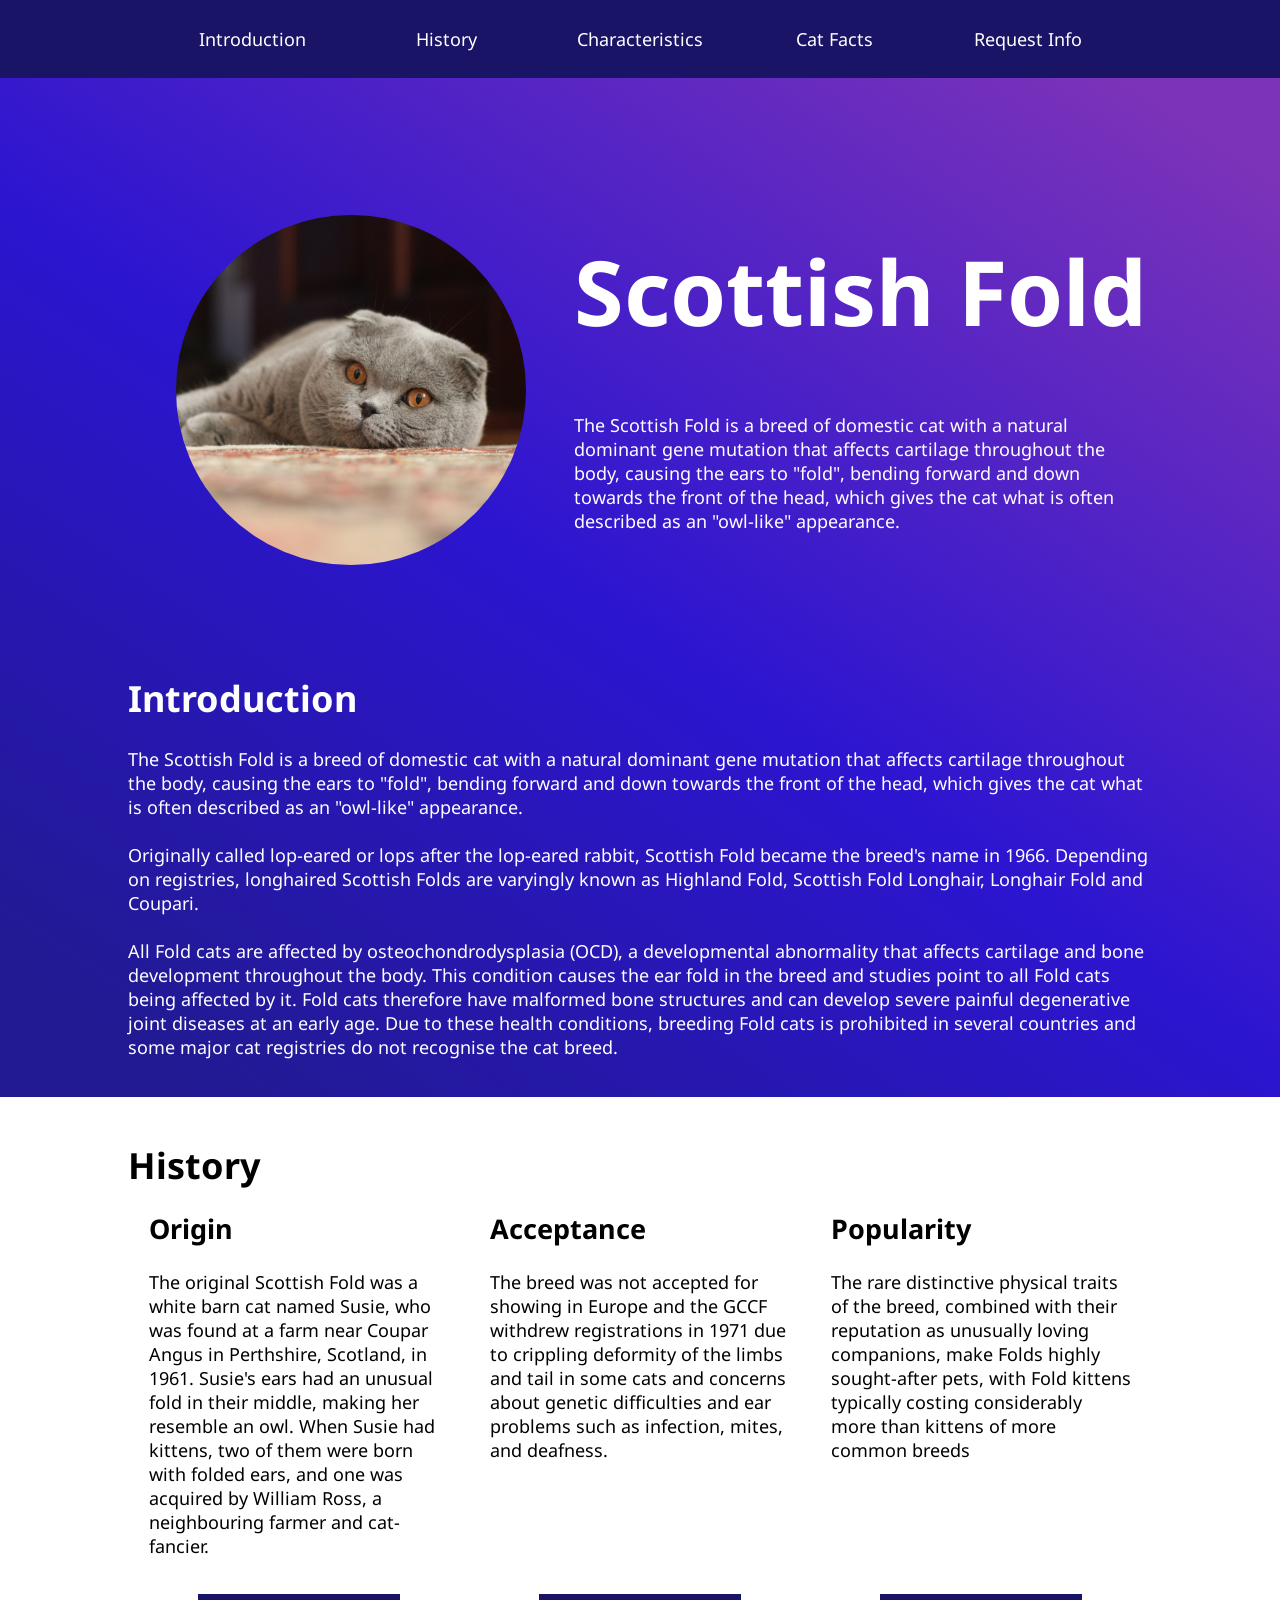
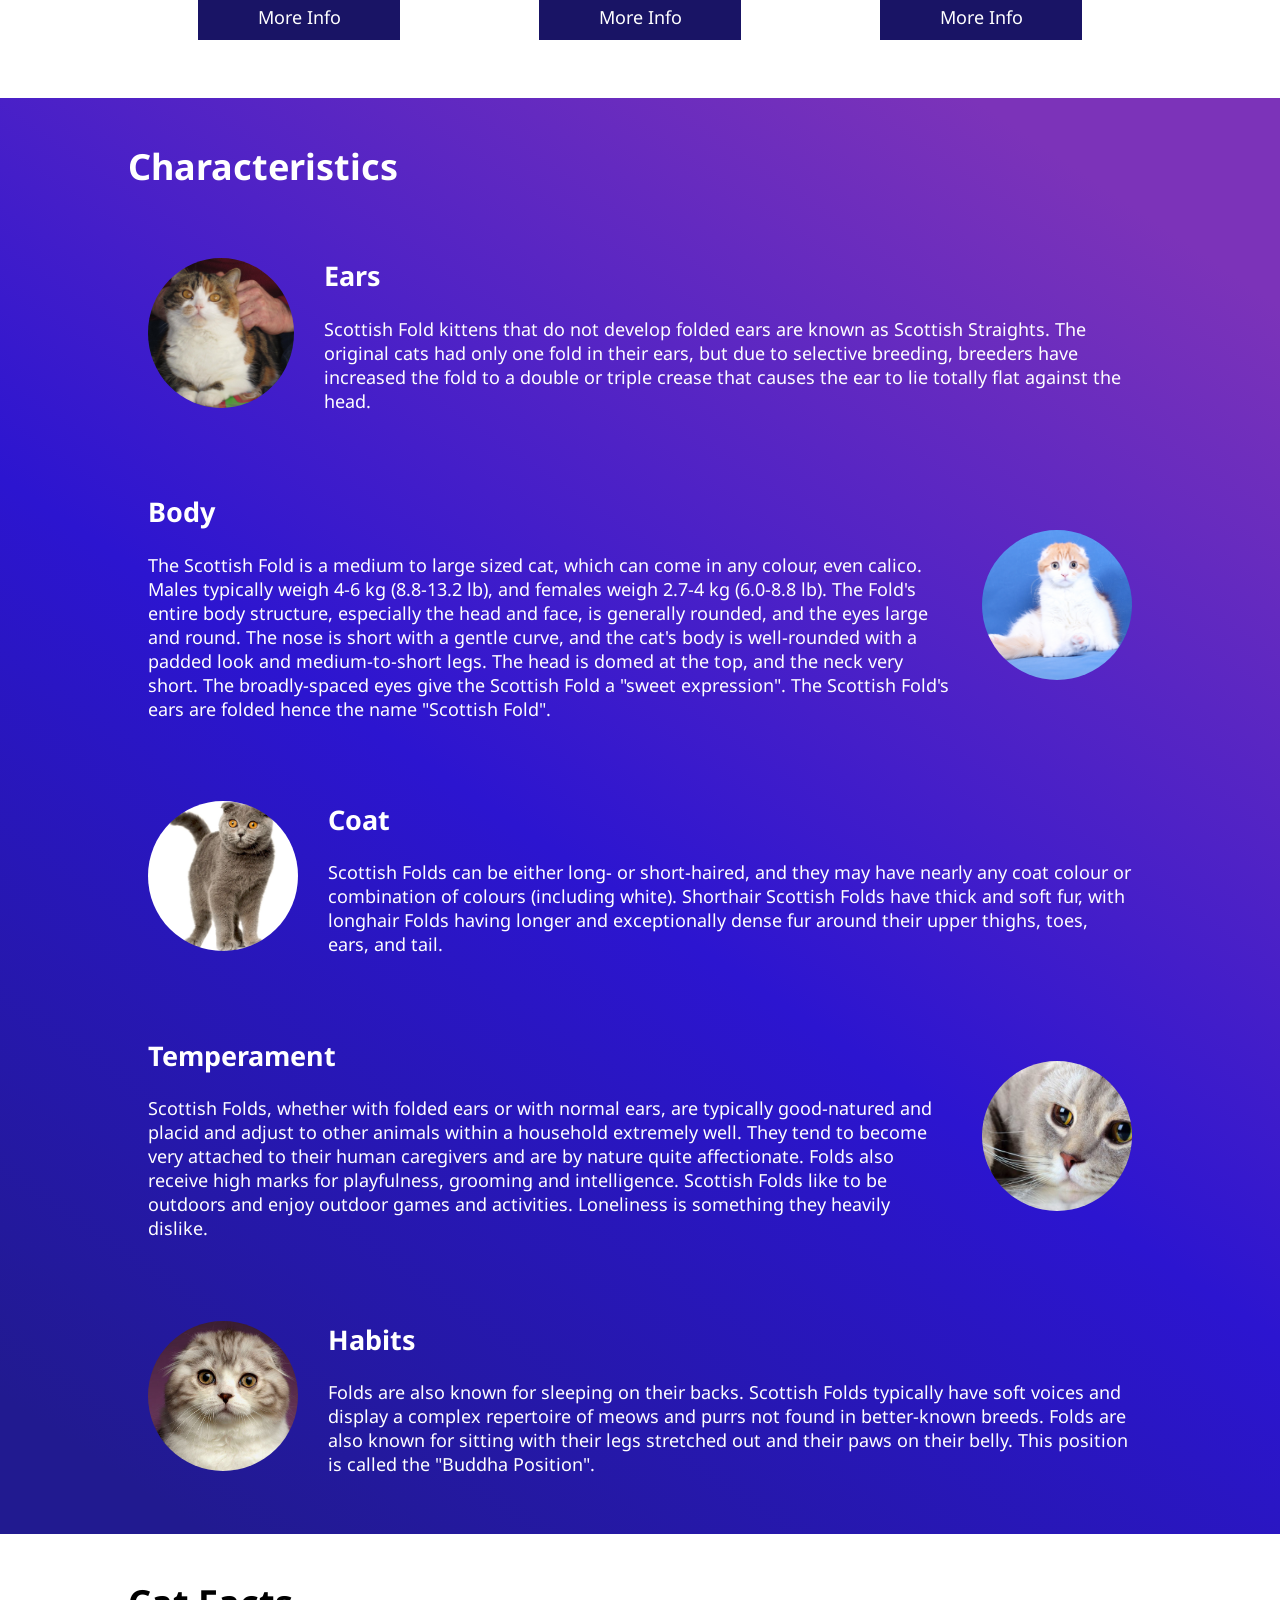
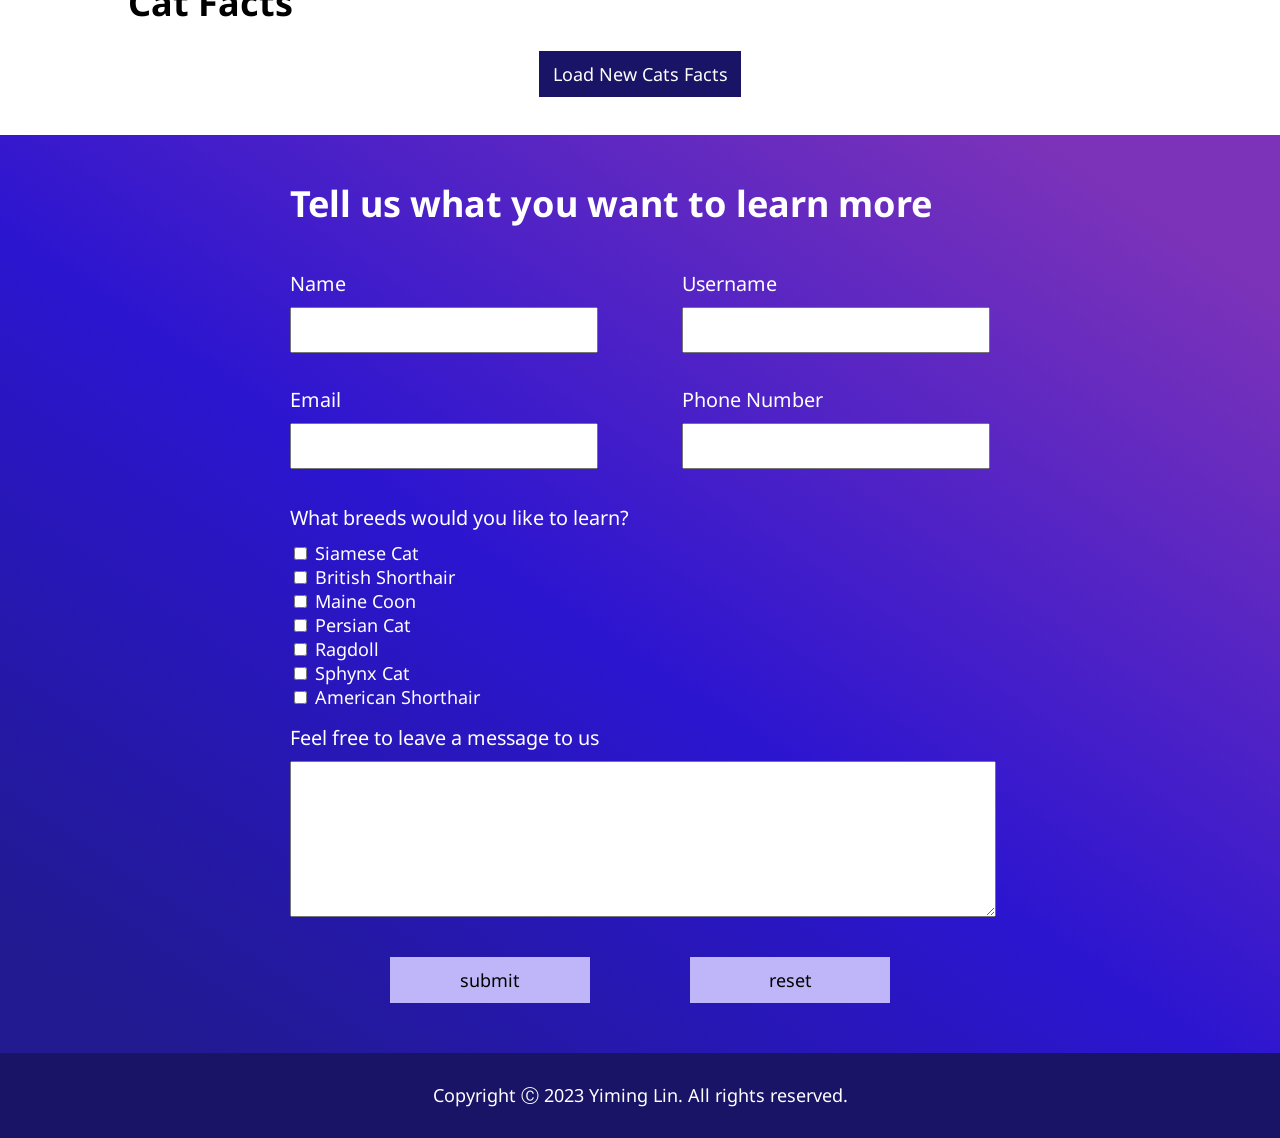
==== 10-debugging/sample-website/index.html @ 5d734f98 "Merge branch 'main' of github.com:caterinasworld/webdev-lab-notebook" ====
<!doctype html>
<html lang="en">
  <head>
    <meta charset="UTF-8" />
    <meta name="viewport" content="width=device-width, initial-scale=1.0" />
    <link rel="preconnect" href="https://fonts.googleapis.com" />
    <link rel="preconnect" href="https://fonts.gstatic.com" crossorigin />
    <link
      rel="stylesheet"
      href="https://cdnjs.cloudflare.com/ajax/libs/font-awesome/6.4.2/css/all.min.css"
      integrity="sha512-z3gLpd7yknf1YoNbCzqRKc4qyor8gaKU1qmn+CShxbuBusANI9QpRohGBreCFkKxLhei6S9CQXFEbbKuqLg0DA=="
      crossorigin="anonymous"
      referrerpolicy="no-referrer"
    />
    <link
      href="https://fonts.googleapis.com/css2?family=Lora&family=Noto+Sans:ital,wght@0,300;0,500;1,200;1,400&family=Poppins:wght@100;200;300;400&family=Raleway:wght@100;200;300&display=swap"
      rel="stylesheet"
    />
    <link rel="stylesheet" type="text/css" href="styles.css" />
    <title>Scottish Fold</title>
    <script defer src="index.js"></script>
  </head>
  <body>
    <header>
      <nav class="navbar large-screen-navbar">
        <ul class="nav-list">
          <li class="nav-list-item">
            <a href="#Introduction" class="nav-link hover-transition"
              >Introduction</a
            >
          </li>
          <li class="nav-list-item">
            <a href="#History" class="nav-link hover-transition">History</a>
          </li>
          <li class="nav-list-item">
            <a href="#Characteristics" class="nav-link hover-transition"
              >Characteristics</a
            >
          </li>
          <li class="nav-list-item">
            <a href="#CatFacts" class="nav-link hover-transition">Cat Facts</a>
          </li>
          <li class="nav-list-item">
            <a href="#RequestInfo" class="nav-link hover-transition"
              >Request Info</a
            >
          </li>
        </ul>
      </nav>
      <nav class="navbar small-screen-navbar">
        <input
          type="checkbox"
          class="navbar-toggle-trigger"
          id="navbar-toggle-trigger"
        />
        <label
          for="navbar-toggle-trigger"
          id="navbar-toggle-expand-button"
          class="navbar-circular-icon-button"
          aria-label="open navbar list"
        >
          <i class="fa-solid fa-bars"></i>
        </label>
        <div
          id="small-screen-navbar-element-container"
          class="small-screen-navbar-element-container"
        >
          <ul class="nav-list">
            <li class="nav-list-item">
              <a href="#Introduction" class="nav-link hover-transition"
                >Introduction</a
              >
            </li>
            <li class="nav-list-item">
              <a href="#History" class="nav-link hover-transition">History</a>
            </li>
            <li class="nav-list-item">
              <a href="#Characteristics" class="nav-link hover-transition"
                >Characteristics</a
              >
            </li>
            <li class="nav-list-item">
              <a href="#CatFacts" class="nav-link hover-transition"
                >Cat Facts</a
              >
            </li>
            <li class="nav-list-item">
              <a href="#RequestInfo" class="nav-link hover-transition"
                >Request Info</a
              >
            </li>
          </ul>
        </div>
      </nav>
    </header>

    <div class="dark-background-container section-below-navbar">
      <div
        class="space-evenly-distributed-row-container vertically-stacked-mid-screen-container content-container"
      >
        <div class="landing-image"></div>
        <div class="landing-text-container">
          <h1 class="heading-1">Scottish Fold</h1>
          <p>
            The Scottish Fold is a breed of domestic cat with a natural dominant
            gene mutation that affects cartilage throughout the body, causing
            the ears to "fold", bending forward and down towards the front of
            the head, which gives the cat what is often described as an
            "owl-like" appearance.
          </p>
        </div>
      </div>
      <div id="Introduction" class="content-container">
        <h1>Introduction</h1>
        <p>
          The Scottish Fold is a breed of domestic cat with a natural dominant
          gene mutation that affects cartilage throughout the body, causing the
          ears to "fold", bending forward and down towards the front of the
          head, which gives the cat what is often described as an "owl-like"
          appearance.
          <br />
          <br />
          Originally called lop-eared or lops after the lop-eared rabbit,
          Scottish Fold became the breed's name in 1966. Depending on
          registries, longhaired Scottish Folds are varyingly known as Highland
          Fold, Scottish Fold Longhair, Longhair Fold and Coupari.
          <br />
          <br />
          All Fold cats are affected by osteochondrodysplasia (OCD), a
          developmental abnormality that affects cartilage and bone development
          throughout the body. This condition causes the ear fold in the breed
          and studies point to all Fold cats being affected by it. Fold cats
          therefore have malformed bone structures and can develop severe
          painful degenerative joint diseases at an early age. Due to these
          health conditions, breeding Fold cats is prohibited in several
          countries and some major cat registries do not recognise the cat
          breed.
        </p>
      </div>
    </div>

    <div id="History" class="content-container">
      <h1 class="clear-margin-bottom">History</h1>
      <div
        class="space-evenly-distributed-row-container vertically-stacked-mid-screen-container"
      >
        <div class="card">
          <div>
            <h2 class="clear-margin-top">Origin</h2>
            <p>
              The original Scottish Fold was a white barn cat named Susie, who
              was found at a farm near Coupar Angus in Perthshire, Scotland, in
              1961. Susie's ears had an unusual fold in their middle, making her
              resemble an owl. When Susie had kittens, two of them were born
              with folded ears, and one was acquired by William Ross, a
              neighbouring farmer and cat-fancier.
            </p>
          </div>
          <a class="more-info-button">More Info</a>
        </div>
        <div class="popup-section-container">
          <div class="popup-section">
            <div class="space-between-distributed-row-container">
              <h3>Origin</h3>
              <button class="close-popup-button">
                <i class="fa-solid fa-xmark"></i>
              </button>
            </div>
            <p>
              The original Scottish Fold was a white barn cat named Susie, who
              was found at a farm near Coupar Angus in Perthshire, Scotland, in
              1961. Susie's ears had an unusual fold in their middle, making her
              resemble an owl. When Susie had kittens, two of them were born
              with folded ears, and one was acquired by William Ross, a
              neighbouring farmer and cat-fancier. Ross registered the breed
              with the Governing Council of the Cat Fancy (GCCF) in the United
              Kingdom in 1966 and started to breed Scottish Fold kittens with
              the help of geneticist Pat Turner. The breeding programme produced
              76 kittens in the first three years - 42 with folded ears and 34
              with straight ears. The conclusion from this was that the ear
              mutation is due to a simple dominant gene.
              <br />
              Susie's only reproducing offspring was a female Fold named Snooks
              who was also white; a second kitten was neutered shortly after
              birth. Three months after Snooks' birth, Susie was killed by a
              car. All Scottish Fold cats share a common ancestry to Susie.
            </p>
          </div>
        </div>

        <div class="card">
          <div>
            <h2 class="clear-margin-top">Acceptance</h2>
            <p>
              The breed was not accepted for showing in Europe and the GCCF
              withdrew registrations in 1971 due to crippling deformity of the
              limbs and tail in some cats and concerns about genetic
              difficulties and ear problems such as infection, mites, and
              deafness.
            </p>
          </div>
          <a class="more-info-button">More Info</a>
        </div>
        <div class="popup-section-container">
          <div class="popup-section">
            <div class="space-between-distributed-row-container">
              <h3>Acceptance</h3>
              <button class="close-popup-button">
                <i class="fa-solid fa-xmark"></i>
              </button>
            </div>
            <p>
              The breed was not accepted for showing in Europe and the GCCF
              withdrew registrations in 1971 due to crippling deformity of the
              limbs and tail in some cats and concerns about genetic
              difficulties and ear problems such as infection, mites, and
              deafness, but the Folds were exported to America and the breed
              continued to be established using crosses with British Shorthairs
              and American Shorthairs. Since the initial concerns were brought,
              the Fold breed has not had the mite and infection problems, though
              wax buildup in the ears may be greater than in other cats. The
              concerns about deformities may have been caused by
              osteochondrodysplasia, which causes abnormalities in bone and
              cartilage throughout the body.
            </p>
          </div>
        </div>

        <div class="card">
          <div>
            <h2 class="clear-margin-top">Popularity</h2>
            <p>
              The rare distinctive physical traits of the breed, combined with
              their reputation as unusually loving companions, make Folds highly
              sought-after pets, with Fold kittens typically costing
              considerably more than kittens of more common breeds
            </p>
          </div>
          <a class="more-info-button">More Info</a>
        </div>
        <div class="popup-section-container">
          <div class="popup-section">
            <div class="space-between-distributed-row-container">
              <h3>Popularity</h3>
              <button
                class="close-popup-button"
                aria-label="close popup window"
                title="close popup window"
              >
                <i class="fa-solid fa-xmark"></i>
              </button>
            </div>
            <p>
              The rare distinctive physical traits of the breed, combined with
              their reputation as unusually loving companions, make Folds highly
              sought-after pets, with Fold kittens typically costing
              considerably more than kittens of more common breeds. Scottish
              folds are also popular among celebrities, one of them being
              American singer Taylor Swift, who owns two Scottish fold cats
              named Meredith Grey (the titular character of the medical drama
              series Grey's Anatomy), and Olivia Benson (the protagonist of the
              police drama series Law & Order: Special Victims Unit).
            </p>
          </div>
        </div>
      </div>
    </div>

    <div class="dark-background-container">
      <div id="Characteristics" class="content-container">
        <h1>Characteristics</h1>
        <div class="space-between-distributed-row-container content-container">
          <img
            alt="A scottish fold kitten whose ears are hold by a pair of hands"
            class="characteristics-image"
            src="./images/Straight-eared_Scottish_Fold.jpg"
          />
          <div class="characteristics-text-margin-left">
            <h2>Ears</h2>
            <p>
              Scottish Fold kittens that do not develop folded ears are known as
              Scottish Straights. The original cats had only one fold in their
              ears, but due to selective breeding, breeders have increased the
              fold to a double or triple crease that causes the ear to lie
              totally flat against the head.
            </p>
          </div>
        </div>
        <div class="space-between-distributed-row-container content-container">
          <div class="characteristics-text-margin-right">
            <h2>Body</h2>
            <p>
              The Scottish Fold is a medium to large sized cat, which can come
              in any colour, even calico. Males typically weigh 4-6 kg (8.8-13.2
              lb), and females weigh 2.7-4 kg (6.0-8.8 lb). The Fold's entire
              body structure, especially the head and face, is generally
              rounded, and the eyes large and round. The nose is short with a
              gentle curve, and the cat's body is well-rounded with a padded
              look and medium-to-short legs. The head is domed at the top, and
              the neck very short. The broadly-spaced eyes give the Scottish
              Fold a "sweet expression". The Scottish Fold's ears are folded
              hence the name "Scottish Fold".
            </p>
          </div>
          <img
            alt="A scottish fold kitten with white body and yellowish forehead"
            class="characteristics-image"
            src="./images/Rumfold_Red_Bull.png"
          />
        </div>
        <div class="space-between-distributed-row-container content-container">
          <img
            alt="A walking scottish fold kitten with grayish body and orange eyeballs"
            class="characteristics-image"
            src="./images/scottish-fold-2.jpg"
          />
          <div class="characteristics-text-margin-left">
            <h2>Coat</h2>
            <p>
              Scottish Folds can be either long- or short-haired, and they may
              have nearly any coat colour or combination of colours (including
              white). Shorthair Scottish Folds have thick and soft fur, with
              longhair Folds having longer and exceptionally dense fur around
              their upper thighs, toes, ears, and tail.
            </p>
          </div>
        </div>
        <div class="space-between-distributed-row-container content-container">
          <div class="characteristics-text-margin-right">
            <h2>Temperament</h2>
            <p>
              Scottish Folds, whether with folded ears or with normal ears, are
              typically good-natured and placid and adjust to other animals
              within a household extremely well. They tend to become very
              attached to their human caregivers and are by nature quite
              affectionate. Folds also receive high marks for playfulness,
              grooming and intelligence. Scottish Folds like to be outdoors and
              enjoy outdoor games and activities. Loneliness is something they
              heavily dislike.
            </p>
          </div>
          <img
            alt="The headshot of a scottish fold kitten with grayish skin looking to the side"
            class="characteristics-image"
            src="./images/scottish-fold-1.jpeg"
          />
        </div>
        <div class="space-between-distributed-row-container content-container">
          <img
            alt="The headshot of a scottish fold kitten looking straight ahead"
            class="characteristics-image"
            src="./images/scottish-fold-3.jpg"
          />
          <div class="characteristics-text-margin-left">
            <h2>Habits</h2>
            <p>
              Folds are also known for sleeping on their backs. Scottish Folds
              typically have soft voices and display a complex repertoire of
              meows and purrs not found in better-known breeds. Folds are also
              known for sitting with their legs stretched out and their paws on
              their belly. This position is called the "Buddha Position".
            </p>
          </div>
        </div>
      </div>
    </div>

    <div id="CatFacts" class="content-container">
      <h1>Cat Facts</h1>
      <div class="loading-container"></div>
      <div id="cat-facts-list"></div>
      <a class="reload-cat-facts">Load New Cats Facts</a>
    </div>

    <div class="dark-background-container">
      <form id="RequestInfo" class="content-container form">
        <h1>Tell us what you want to learn more</h1>
        <div
          class="space-between-distributed-row-container vertically-stacked-sm-screen-container"
        >
          <p class="label-input-group form-element-container">
            <span class="form-label">Name</span>
            <input
              aria-label="name"
              class="form-input-box"
              type="text"
              id="name"
              name="name"
            />
          </p>
          <p class="label-input-group form-element-container">
            <span class="form-label">Username</span>
            <input
              aria-label="username"
              class="form-input-box"
              type="text"
              id="username"
              name="username"
            />
          </p>
        </div>
        <div
          class="space-between-distributed-row-container vertically-stacked-sm-screen-container"
        >
          <p class="label-input-group form-element-container">
            <span class="form-label">Email</span>
            <input
              aria-label="email"
              class="form-input-box"
              type="email"
              id="email"
              name="email"
            />
          </p>
          <p class="label-input-group form-element-container">
            <span class="form-label">Phone Number</span>
            <input
              aria-label="phone"
              class="form-input-box"
              type="tel"
              id="phone-number"
              name="phone-number"
            />
          </p>
        </div>
        <div class="form-fieldset form-element-container">
          <p class="form-label">What breeds would you like to learn?</p>
          <div>
            <input type="checkbox" id="siamese" name="breed1" value="siamese" />
            <label for="siamese">Siamese Cat</label>
          </div>
          <div>
            <input
              type="checkbox"
              id="british-shorthair"
              name="breed2"
              value="british-shorthair"
            />
            <label for="british-shorthair">British Shorthair</label>
          </div>
          <div>
            <input
              type="checkbox"
              id="maine-coon"
              name="breed3"
              value="maine-coon"
            />
            <label for="maine-coon">Maine Coon</label>
          </div>
          <div>
            <input
              type="checkbox"
              id="persian-cat"
              name="breed4"
              value="persian-cat"
            />
            <label for="persian-cat">Persian Cat</label>
          </div>
          <div>
            <input type="checkbox" id="ragdoll" name="breed5" value="ragdoll" />
            <label for="ragdoll">Ragdoll</label>
          </div>
          <div>
            <input
              type="checkbox"
              id="sphynx-cat"
              name="breed6"
              value="sphynx-cat"
            />
            <label for="sphynx-cat">Sphynx Cat</label>
          </div>
          <div>
            <input
              type="checkbox"
              id="american-shorthair"
              name="breed"
              value="american-shorthair"
            />
            <label for="american-shorthair">American Shorthair</label>
          </div>
        </div>
        <label class="form-label" for="message"
          >Feel free to leave a message to us</label
        >
        <textarea
          class="form-textarea form-element-container"
          name="message"
          id="message"
          cols="30"
          rows="10"
        ></textarea>
      </form>
      <div
        class="form space-evenly-distributed-row-container form-buttons-container"
      >
        <input class="form-button" type="submit" value="submit" />
        <input class="form-button" type="reset" value="reset" />
      </div>
    </div>

    <footer class="footer">
      Copyright Ⓒ 2023 Yiming Lin. All rights reserved.
    </footer>
  </body>
</html>
---- 10-debugging/sample-website/styles.css ----
:root {
  --darker-blue: rgb(25, 20, 101, 1);
  --darker-blue-transpaent: rgb(25, 20, 101, 0.7);
  --dark-blue: rgba(33, 26, 144, 1);
  --blue: rgba(44, 21, 208, 1);
  --light-blue: rgb(190, 182, 249);
  --purple: rgba(124, 51, 185, 1);
  --white: rgb(255, 255, 255);
  --transparent: rgba(0, 0, 0, 0);
  --light-gray: rgb(226, 226, 226);
  --darker-blue-even-transpaent: rgb(25, 20, 101, 0.2);
}

html {
  box-sizing: border-box;
  font-size: 18px;
  font-family: 'Noto Sans', sans-serif;
  scroll-padding-top: 60px;
}

body {
  margin: 0;
  padding: 0;
}

.dark-background-container {
  background: var(--dark-blue);
  background: linear-gradient(
    34deg,
    var(--dark-blue) 6%,
    var(--blue) 46%,
    var(--purple) 91%
  );
  color: var(--white);
}

.content-container {
  padding: 20px;
  max-width: 1024px;
  margin: auto;
}

.space-evenly-distributed-row-container {
  display: flex;
  justify-content: space-evenly;
}

.space-between-distributed-row-container {
  display: flex;
  justify-content: space-between;
}

.display-none {
  display: none;
}

.more-info-button,
.reload-cat-facts {
  text-align: center;
  background-color: var(--darker-blue);
  color: var(--white);
  border: 1px solid var(--darker-blue);
  width: 180px;
  margin: 1rem auto;
  font-family: inherit;
  font-size: 1rem;
  display: block;
  padding: 10px;
}

.more-info-button:hover,
.reload-cat-facts:hover {
  background-color: var(--white);
  color: var(--darker-blue);
  cursor: pointer;
  transition: 0.25s;
}

.navbar-circular-icon-button {
  font-size: 1.5rem;
  color: var(--white);
  display: flex;
  justify-content: center;
  align-items: center;
  border-radius: 50%;
  width: 60px;
  height: 60px;
  background-color: transparent;
  border: none;
}

.navbar-circular-icon-button:hover {
  background-color: var(--light-gray);
  color: var(--darker-blue);
  cursor: pointer;
  transition: 0.25s;
}

.navbar-toggle-close-button {
  font-size: 1.5rem;
  color: var(--white);
  display: flex;
  justify-content: center;
  align-items: center;
  border-radius: 50%;
  width: 60px;
  height: 60px;
  background-color: transparent;
  border: none;
  margin: auto;
}

.navbar-toggle-close-button:hover {
  background-color: var(--light-gray);
  color: var(--darker-blue);
  cursor: pointer;
  transition: 0.25s;
}

.close-popup-button {
  font-size: 2rem;
  background-color: var(--white);
  display: flex;
  justify-content: center;
  align-items: center;
  border-radius: 50%;
  width: 60px;
  height: 60px;
  background-color: transparent;
  border: none;
}

.close-popup-button:hover {
  color: var(--darker-blue);
  background-color: var(--darker-blue-even-transpaent);
  cursor: pointer;
}

.form-button {
  width: 200px;
  background-color: var(--light-blue);
  color: black;
  border: 1px solid var(--light-blue);
  font-family: inherit;
  font-size: 1rem;
  display: block;
  padding: 10px;
  margin-bottom: 20px;
}

.form-button:hover {
  background-color: var(--darker-blue);
  color: var(--white);
  border: 1px solid var(--darker-blue);
  cursor: pointer;
  transition: 0.25s;
}

.navbar {
  position: fixed;
  width: 100%;
  padding: 15px;
  background-color: var(--darker-blue);
  box-sizing: border-box;
}

.navbar-toggle-trigger {
  display: none;
}

.navbar-toggle-trigger:checked ~ .small-screen-navbar-element-container {
  display: block;
}

.nav-list {
  padding: 0;
  margin: 0;
  list-style-type: none;
  display: flex;
  justify-content: center;
}

.nav-list-item {
  display: block;
  padding: 10px;
  width: 170px;
  text-align: center;
  border: 2px solid var(--transparent);
}

.nav-list-item:hover {
  border: 2px solid var(--white);
  border-radius: 20px;
  cursor: pointer;
}

.nav-link {
  text-decoration: none;
  color: var(--white);
}

.small-screen-navbar {
  display: none;
}

.small-screen-navbar-element-container {
  display: none;
}

.landing-image {
  width: 350px;
  height: 350px;
  margin: 45px;
  border-radius: 50%;
  display: block;
  align-self: start;
  background-image: url('./images/1920px-Adult_Scottish_Fold.jpg');
  background-position: center;
  background-size: cover;
}

.landing-text-container {
  max-width: 575px;
}

.heading-1 {
  font-size: 5rem;
}

.section-below-navbar {
  padding-top: 150px;
  min-height: calc(100vh - 150px);
}

.card {
  width: 300px;
  border-radius: 3px;
  padding: 10px;
  margin: 10px;
  display: flex;
  flex-direction: column;
  justify-content: space-between;
}

.clear-margin-top {
  margin-top: 0;
}

.clear-margin-bottom {
  margin-bottom: 0;
}

.popup-section-container {
  display: none;
  position: fixed;
  width: 100%;
  height: 100%;
  top: 0;
  left: 0;
  background-color: var(--darker-blue-transpaent);
}

.popup-section {
  background-color: var(--white);
  max-width: 846px;
  max-height: 70vh;
  overflow-y: scroll;
  margin: 150px auto;
  padding: 30px;
}

.characteristics-image {
  width: 150px;
  height: 150px;
  border-radius: 50%;
  align-self: center;
  object-fit: cover;
}

.characteristics-text-margin-left {
  margin-left: 30px;
}

.characteristics-text-margin-right {
  margin-right: 30px;
}

.cat-fact-list-item {
  display: flex;
  align-items: center;
}

.bullet-point {
  display: block;
  background-color: black;
  height: 6px;
  width: 6px;
  border-radius: 50%;
  margin-right: 10px;
  margin-left: 2em;
}

.form {
  width: 700px;
  margin: auto;
}

.form-label {
  display: block;
  margin-bottom: 10px;
  font-size: 1.1rem;
}

.form-input-box {
  width: 300px;
  height: 40px;
  font-size: inherit;
  font-family: inherit;
}

.form-fieldset {
  padding: 0;
  margin: 0;
  border: none;
}

.form-element-container {
  margin-bottom: 15px;
}

.form-buttons-container {
  padding-bottom: 30px;
}

.form-textarea {
  width: 100%;
}

.footer {
  background-color: var(--darker-blue);
  color: var(--white);
  padding: 30px;
  text-align: center;
}

@media screen and (max-width: 1023px) {
  .vertically-stacked-mid-screen-container {
    flex-direction: column;
  }

  html {
    scroll-padding-top: 320px;
  }

  .nav-list {
    flex-direction: column;
    align-items: center;
  }

  .small-screen-navbar {
    display: block;
  }

  .large-screen-navbar {
    display: none;
  }

  .landing-image {
    margin: auto;
  }

  .landing-text-container {
    max-width: unset;
  }

  .heading-1 {
    text-align: center;
  }

  .card {
    width: unset;
    border-radius: 3px;
    padding: 10px;
  }

  .popup-section {
    background-color: var(--white);
    margin: 150px 30px;
  }
}

@media screen and (max-width: 767px) {
  .vertically-stacked-sm-screen-container {
    flex-direction: column;
  }

  .landing-image {
    width: 250px;
    height: 250px;
  }

  .heading-1 {
    font-size: 4rem;
  }

  .characteristics-image {
    display: none;
  }

  .characteristics-text-margin-left {
    margin-left: 0px;
  }

  .characteristics-text-margin-right {
    margin-right: 0px;
  }

  .form {
    width: unset;
  }

  .label-input-group {
    display: flex;
    justify-content: space-between;
  }
}

@media screen and (max-width: 600px) {
  .label-input-group {
    flex-direction: column;
  }

  .form-input-box {
    width: 100%;
  }

  .form-button {
    width: 180px;
  }
}
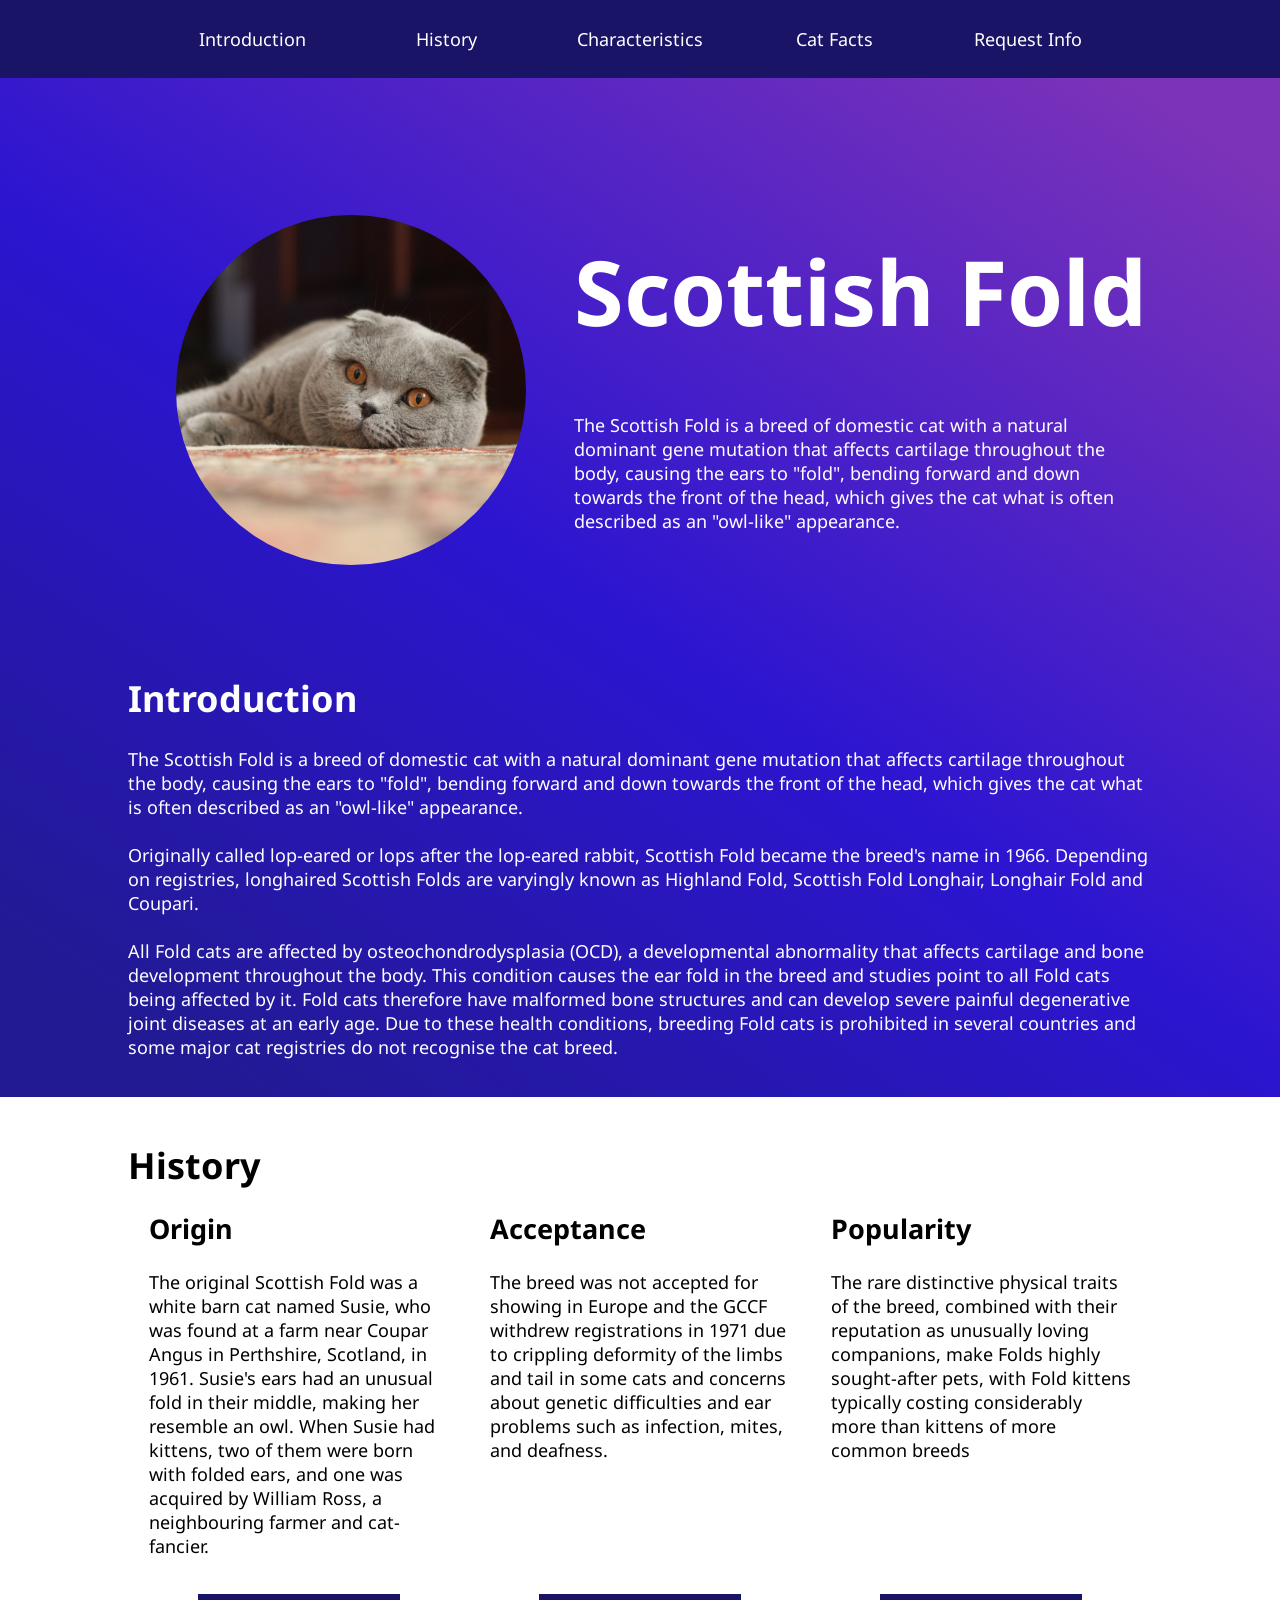
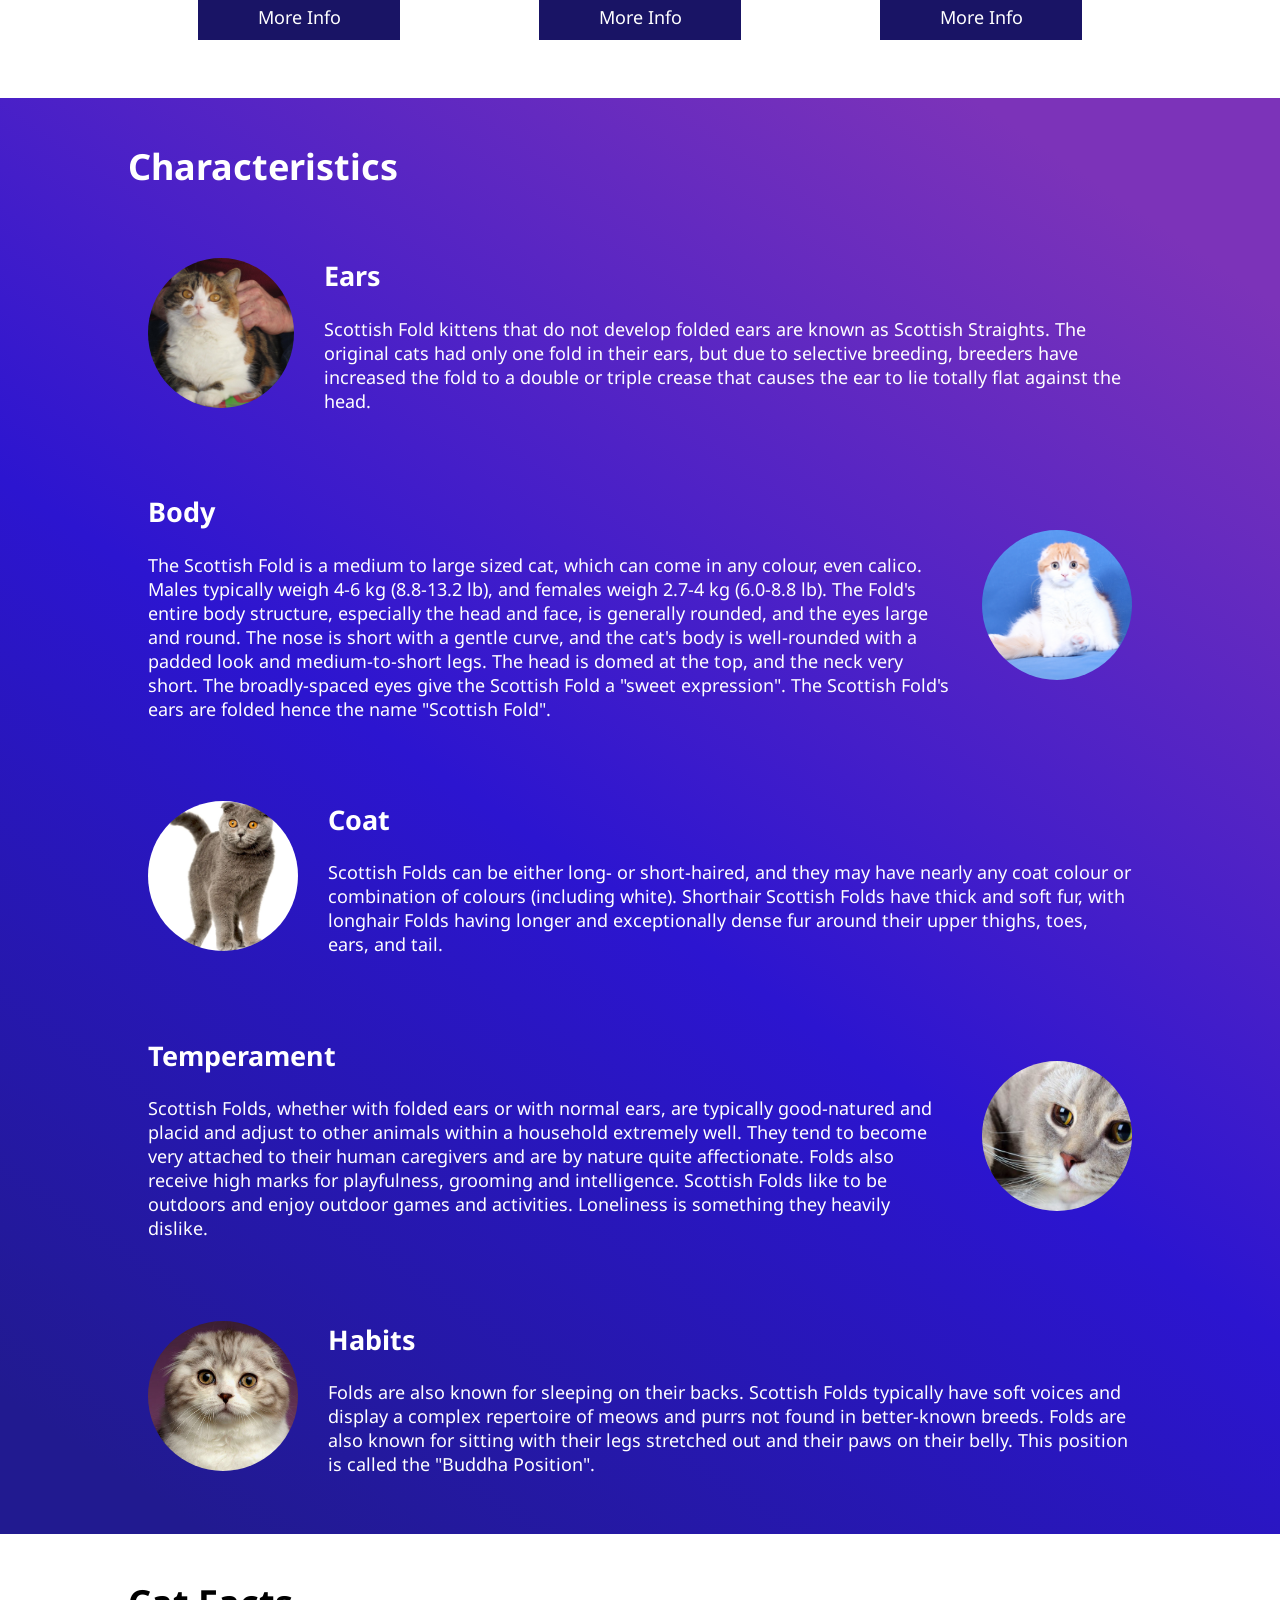
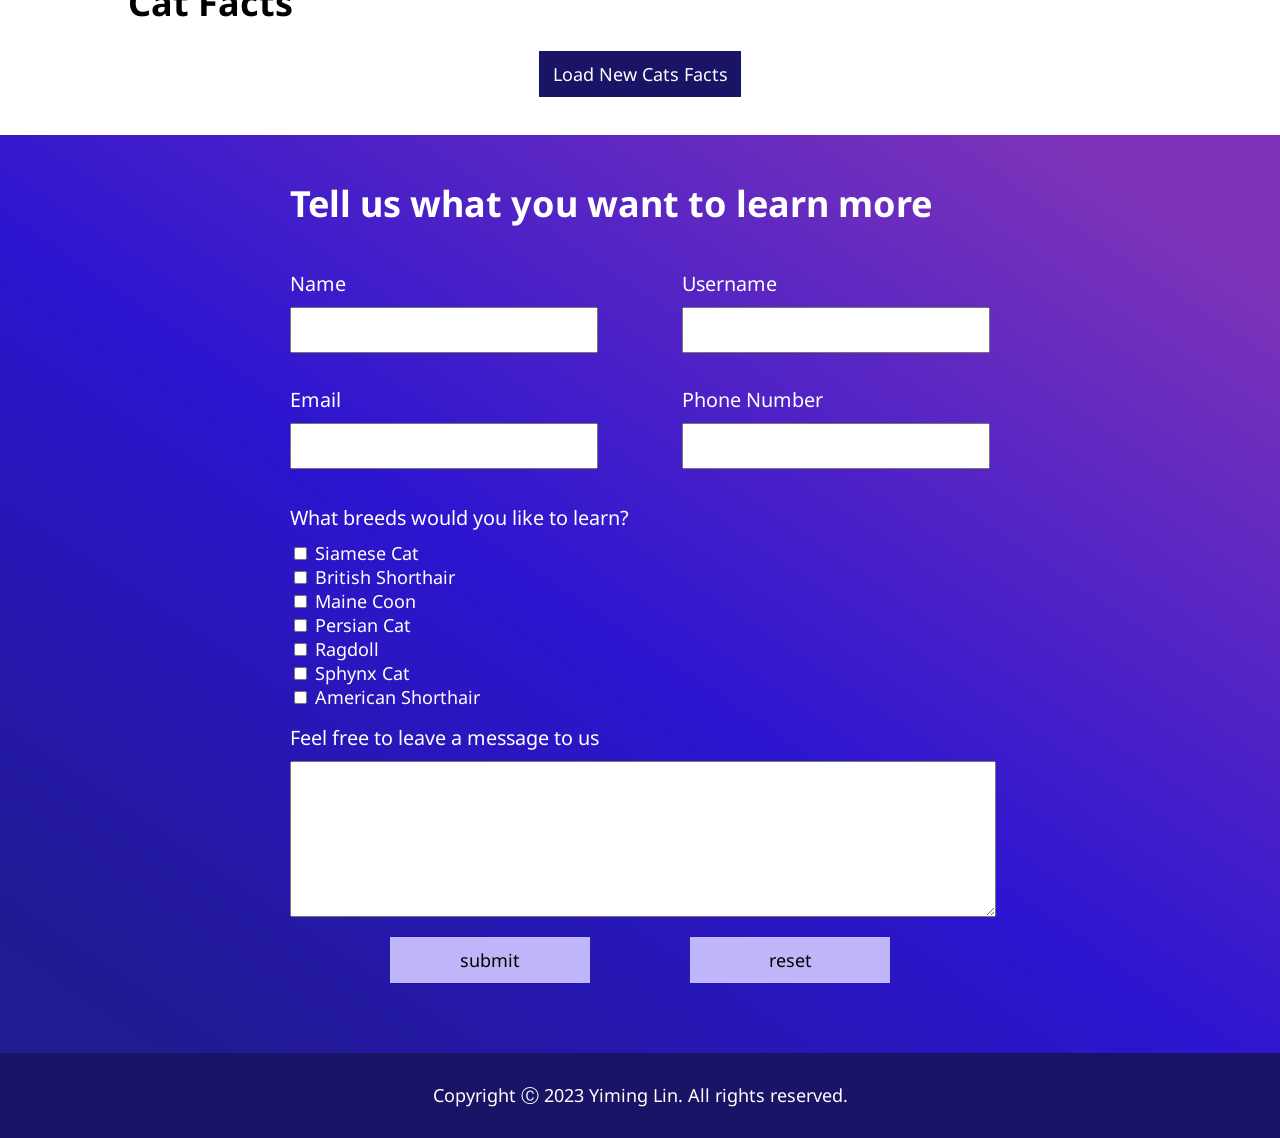
==== commit b500ffbc: "complete the debugging and update code" ====
--- a/10-debugging/sample-website/index.html
+++ b/10-debugging/sample-website/index.html
@@ -162,7 +162,11 @@
           <div class="popup-section">
             <div class="space-between-distributed-row-container">
               <h3>Origin</h3>
-              <button class="close-popup-button">
+              <button
+                class="close-popup-button"
+                aria-label="close popup window"
+                title="close popup window"
+              >
                 <i class="fa-solid fa-xmark"></i>
               </button>
             </div>
@@ -205,7 +209,11 @@
           <div class="popup-section">
             <div class="space-between-distributed-row-container">
               <h3>Acceptance</h3>
-              <button class="close-popup-button">
+              <button
+                class="close-popup-button"
+                aria-label="close popup window"
+                title="close popup window"
+              >
                 <i class="fa-solid fa-xmark"></i>
               </button>
             </div>
@@ -489,13 +497,14 @@
           cols="30"
           rows="10"
         ></textarea>
+
+        <div
+          class="space-evenly-distributed-row-container form-buttons-container"
+        >
+          <input class="form-button" type="submit" value="submit" />
+          <input class="form-button" type="reset" value="reset" />
+        </div>
       </form>
-      <div
-        class="form space-evenly-distributed-row-container form-buttons-container"
-      >
-        <input class="form-button" type="submit" value="submit" />
-        <input class="form-button" type="reset" value="reset" />
-      </div>
     </div>
 
     <footer class="footer">
